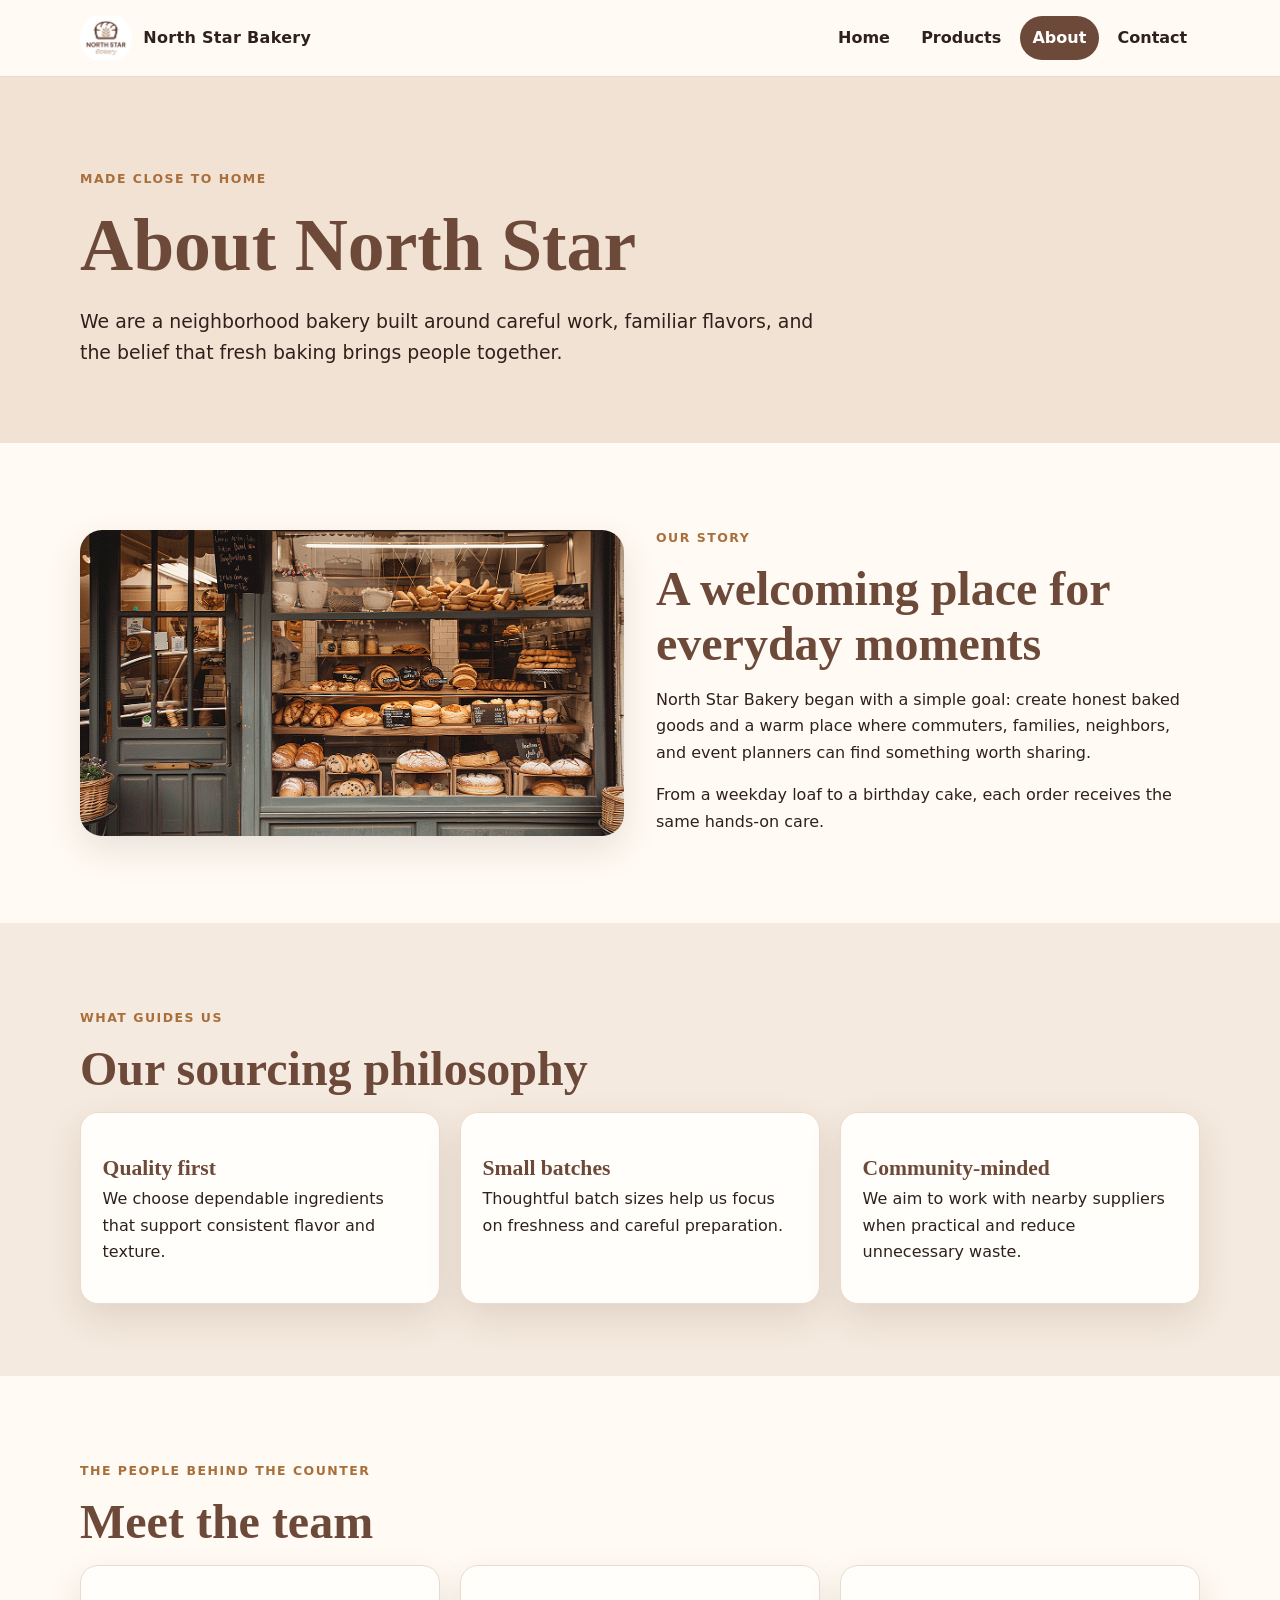
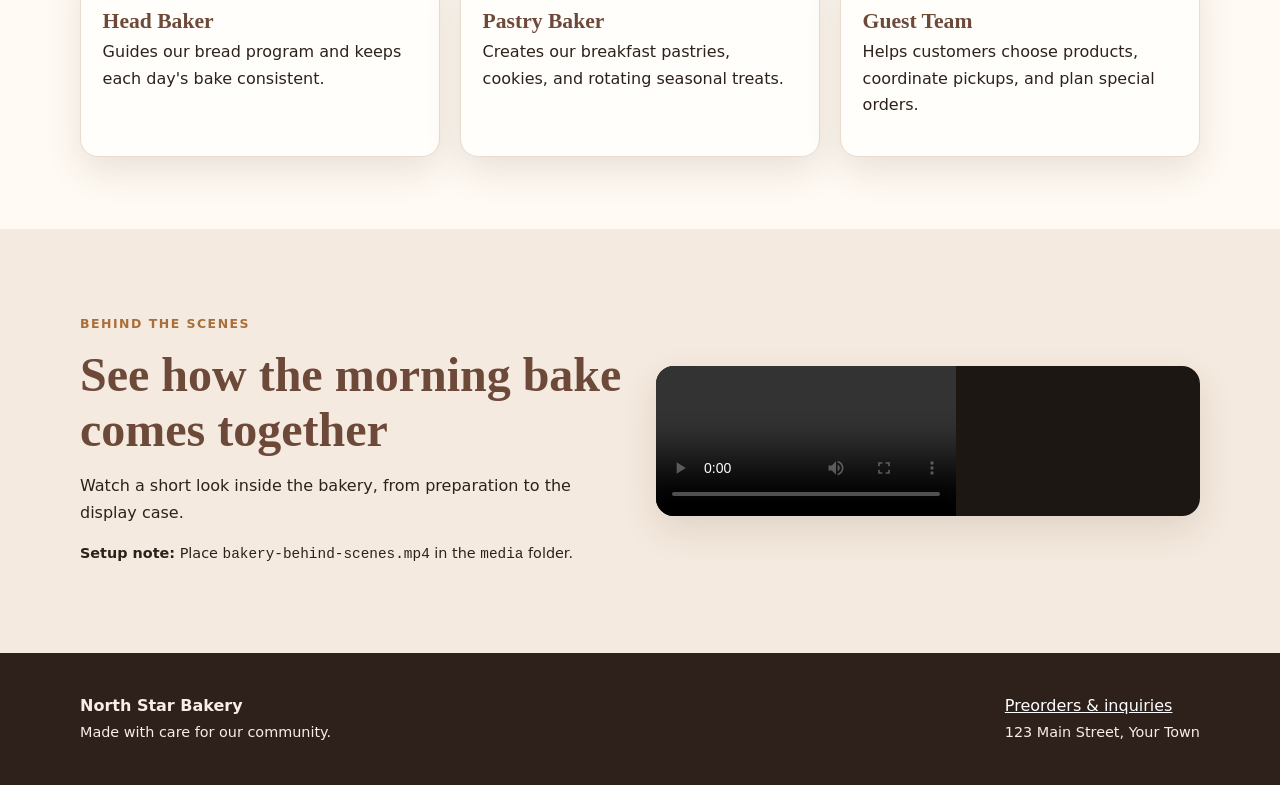
==== about.html @ eaf566d2 "Add files via upload" ====
<!doctype html>
<html lang="en"><head><meta charset="utf-8"><meta name="viewport" content="width=device-width, initial-scale=1"><meta name="description" content="Learn about North Star Bakery, our sourcing philosophy, team, and community-centered approach."><title>About | North Star Bakery</title><link rel="stylesheet" href="styles.css"></head><body>
<a class="skip-link" href="#main-content">Skip to main content</a>
<header class="site-header">
  <div class="nav-wrap">
    <a class="brand" href="index.html"><img src="images/bakery-logo.png" alt="North Star Bakery bread basket logo"><span>North Star Bakery</span></a>
    <nav aria-label="Main navigation"><ul>
      <li><a href="index.html" >Home</a></li>
      <li><a href="products.html" >Products</a></li>
      <li><a href="about.html" aria-current="page">About</a></li>
      <li><a href="contact.html" >Contact</a></li>
    </ul></nav>
  </div>
</header>
<main id="main-content"><section class="page-banner"><div class="container"><p class="eyebrow">Made close to home</p><h1>About North Star</h1><p class="lead">We are a neighborhood bakery built around careful work, familiar flavors, and the belief that fresh baking brings people together.</p></div></section>
<section class="section"><div class="container grid-2"><img class="feature-img" src="images/bakery-storefront.png" alt="Warmly lit North Star Bakery storefront with breads and cakes in the window"><div><p class="eyebrow">Our story</p><h2>A welcoming place for everyday moments</h2><p>North Star Bakery began with a simple goal: create honest baked goods and a warm place where commuters, families, neighbors, and event planners can find something worth sharing.</p><p>From a weekday loaf to a birthday cake, each order receives the same hands-on care.</p></div></div></section>
<section class="section alt"><div class="container"><p class="eyebrow">What guides us</p><h2>Our sourcing philosophy</h2><div class="grid-3"><article class="card"><h3>Quality first</h3><p>We choose dependable ingredients that support consistent flavor and texture.</p></article><article class="card"><h3>Small batches</h3><p>Thoughtful batch sizes help us focus on freshness and careful preparation.</p></article><article class="card"><h3>Community-minded</h3><p>We aim to work with nearby suppliers when practical and reduce unnecessary waste.</p></article></div></div></section>
<section class="section"><div class="container"><p class="eyebrow">The people behind the counter</p><h2>Meet the team</h2><div class="grid-3"><article class="card"><h3>Head Baker</h3><p>Guides our bread program and keeps each day's bake consistent.</p></article><article class="card"><h3>Pastry Baker</h3><p>Creates our breakfast pastries, cookies, and rotating seasonal treats.</p></article><article class="card"><h3>Guest Team</h3><p>Helps customers choose products, coordinate pickups, and plan special orders.</p></article></div></div></section>
<section class="section alt"><div class="container grid-2"><div><p class="eyebrow">Behind the scenes</p><h2>See how the morning bake comes together</h2><p>Watch a short look inside the bakery, from preparation to the display case.</p><p class="small"><strong>Setup note:</strong> Place <code>bakery-behind-scenes.mp4</code> in the <code>media</code> folder.</p></div><div class="media-frame"><video controls preload="metadata"><source src="media/bakery-behind-scenes.mp4" type="video/mp4">Your browser does not support HTML video. Please contact North Star Bakery for more information.</video></div></div></section></main>
<footer class="site-footer"><div class="container footer-grid"><div><strong>North Star Bakery</strong><br><span class="small">Made with care for our community.</span></div><div><a href="contact.html">Preorders & inquiries</a><br><span class="small">123 Main Street, Your Town</span></div></div></footer>
</body></html>
---- styles.css ----
:root {
  --cream: #fffaf3;
  --paper: #fffefb;
  --tan: #c49b7c;
  --caramel: #a96f3b;
  --brown: #6d4939;
  --dark: #2e211b;
  --sage: #64705a;
  --line: #eadbcf;
  --shadow: 0 14px 36px rgba(75, 49, 35, .12);
}
* { box-sizing: border-box; }
html { scroll-behavior: smooth; }
body { margin: 0; color: var(--dark); background: var(--cream); font: 1rem/1.65 system-ui, -apple-system, BlinkMacSystemFont, "Segoe UI", sans-serif; }
img, video { display: block; max-width: 100%; }
a { color: inherit; }
.skip-link { position: absolute; left: -999px; top: 0; background: var(--dark); color: white; padding: .75rem 1rem; z-index: 99; }
.skip-link:focus { left: .75rem; top: .75rem; }
.site-header { position: sticky; top: 0; z-index: 20; background: rgba(255,250,243,.96); border-bottom: 1px solid var(--line); backdrop-filter: blur(9px); }
.nav-wrap { width: min(1120px, 92%); margin: auto; display: flex; align-items: center; justify-content: space-between; gap: 1rem; min-height: 76px; }
.brand { display: flex; align-items: center; gap: .7rem; font-weight: 800; text-decoration: none; letter-spacing: .02em; }
.brand img { width: 52px; height: 52px; object-fit: contain; border-radius: 50%; }
nav ul { display: flex; flex-wrap: wrap; gap: .35rem; list-style: none; margin: 0; padding: 0; }
nav a { display: block; padding: .55rem .8rem; border-radius: 999px; text-decoration: none; font-weight: 700; }
nav a:hover, nav a:focus-visible, nav a[aria-current="page"] { background: var(--brown); color: white; }
main { min-height: 65vh; }
.container { width: min(1120px, 92%); margin-inline: auto; }
.section { padding: 4.5rem 0; }
.section.alt { background: #f5eadf; }
.eyebrow { color: var(--caramel); font-weight: 900; letter-spacing: .12em; text-transform: uppercase; font-size: .78rem; }
h1, h2, h3 { font-family: Georgia, "Times New Roman", serif; line-height: 1.15; color: var(--brown); }
h1 { font-size: clamp(2.4rem, 7vw, 5.4rem); margin: .35rem 0 1.1rem; }
h2 { font-size: clamp(1.9rem, 4vw, 3rem); margin: 0 0 1rem; }
h3 { font-size: 1.35rem; }
.lead { font-size: 1.18rem; max-width: 63ch; }
.hero { background: linear-gradient(90deg, rgba(34,23,17,.86), rgba(34,23,17,.35)), url('images/bakery-storefront.png') center/cover; color: white; min-height: 72vh; display: grid; place-items: center; }
.hero h1, .hero .eyebrow { color: white; }
.hero-content { width: min(1120px, 92%); padding: 5rem 0; }
.hero-content p { max-width: 56ch; font-size: 1.2rem; }
.actions { display: flex; flex-wrap: wrap; gap: .8rem; margin-top: 1.5rem; }
.btn { display: inline-block; border: 2px solid var(--brown); border-radius: 999px; padding: .75rem 1.1rem; background: var(--brown); color: white; font-weight: 800; text-decoration: none; cursor: pointer; }
.btn:hover, .btn:focus-visible { background: var(--dark); border-color: var(--dark); }
.btn-light { background: white; border-color: white; color: var(--brown); }
.btn-outline { background: transparent; color: white; border-color: white; }
.grid-2 { display: grid; grid-template-columns: repeat(2, minmax(0,1fr)); gap: 2rem; align-items: center; }
.grid-3 { display: grid; grid-template-columns: repeat(3, minmax(0,1fr)); gap: 1.25rem; }
.card { background: var(--paper); border: 1px solid var(--line); border-radius: 18px; padding: 1.35rem; box-shadow: var(--shadow); }
.card img { border-radius: 12px; aspect-ratio: 4/3; object-fit: cover; }
.card h3 { margin-bottom: .35rem; }
.card p { margin-top: .25rem; }
.price { font-weight: 900; color: var(--caramel); }
.feature-img { width: 100%; border-radius: 22px; box-shadow: var(--shadow); aspect-ratio: 16/9; object-fit: cover; }
figure { margin: 0; }
figure img { border-radius: 20px 20px 0 0; width: 100%; }
figcaption { padding: 1rem 1.2rem; background: var(--brown); color: white; border-radius: 0 0 20px 20px; }
.notice { border-left: 5px solid var(--caramel); background: white; padding: 1rem 1.2rem; border-radius: 0 12px 12px 0; }
.hours { list-style: none; padding: 0; }
.hours li { display: flex; justify-content: space-between; gap: 1rem; padding: .45rem 0; border-bottom: 1px solid var(--line); }
.page-banner { padding: 5rem 0 3.5rem; background: #f1e2d3; }
.page-banner h1 { font-size: clamp(2.3rem,6vw,4.6rem); }
.media-frame { border-radius: 18px; overflow: hidden; box-shadow: var(--shadow); background: #1d1714; }
form { display: grid; gap: 1rem; }
.form-row { display: grid; grid-template-columns: 1fr 1fr; gap: 1rem; }
label { display: block; font-weight: 800; margin-bottom: .35rem; }
input, select, textarea { width: 100%; border: 1px solid #bba99c; border-radius: 10px; padding: .78rem; font: inherit; background: white; }
input:focus, select:focus, textarea:focus { outline: 3px solid rgba(169,111,59,.25); border-color: var(--caramel); }
.required { color: #9d2318; }
.site-footer { background: var(--dark); color: #f8eee6; padding: 2.5rem 0; }
.footer-grid { display: flex; justify-content: space-between; gap: 2rem; flex-wrap: wrap; }
.site-footer a { color: white; }
.small { font-size: .9rem; }
@media (max-width: 760px) {
  .nav-wrap { align-items: flex-start; padding: .8rem 0; flex-direction: column; }
  nav ul { padding-bottom: .4rem; }
  nav a { padding: .4rem .62rem; font-size: .92rem; }
  .grid-2, .grid-3, .form-row { grid-template-columns: 1fr; }
  .hero { min-height: 64vh; }
  .section { padding: 3.3rem 0; }
}
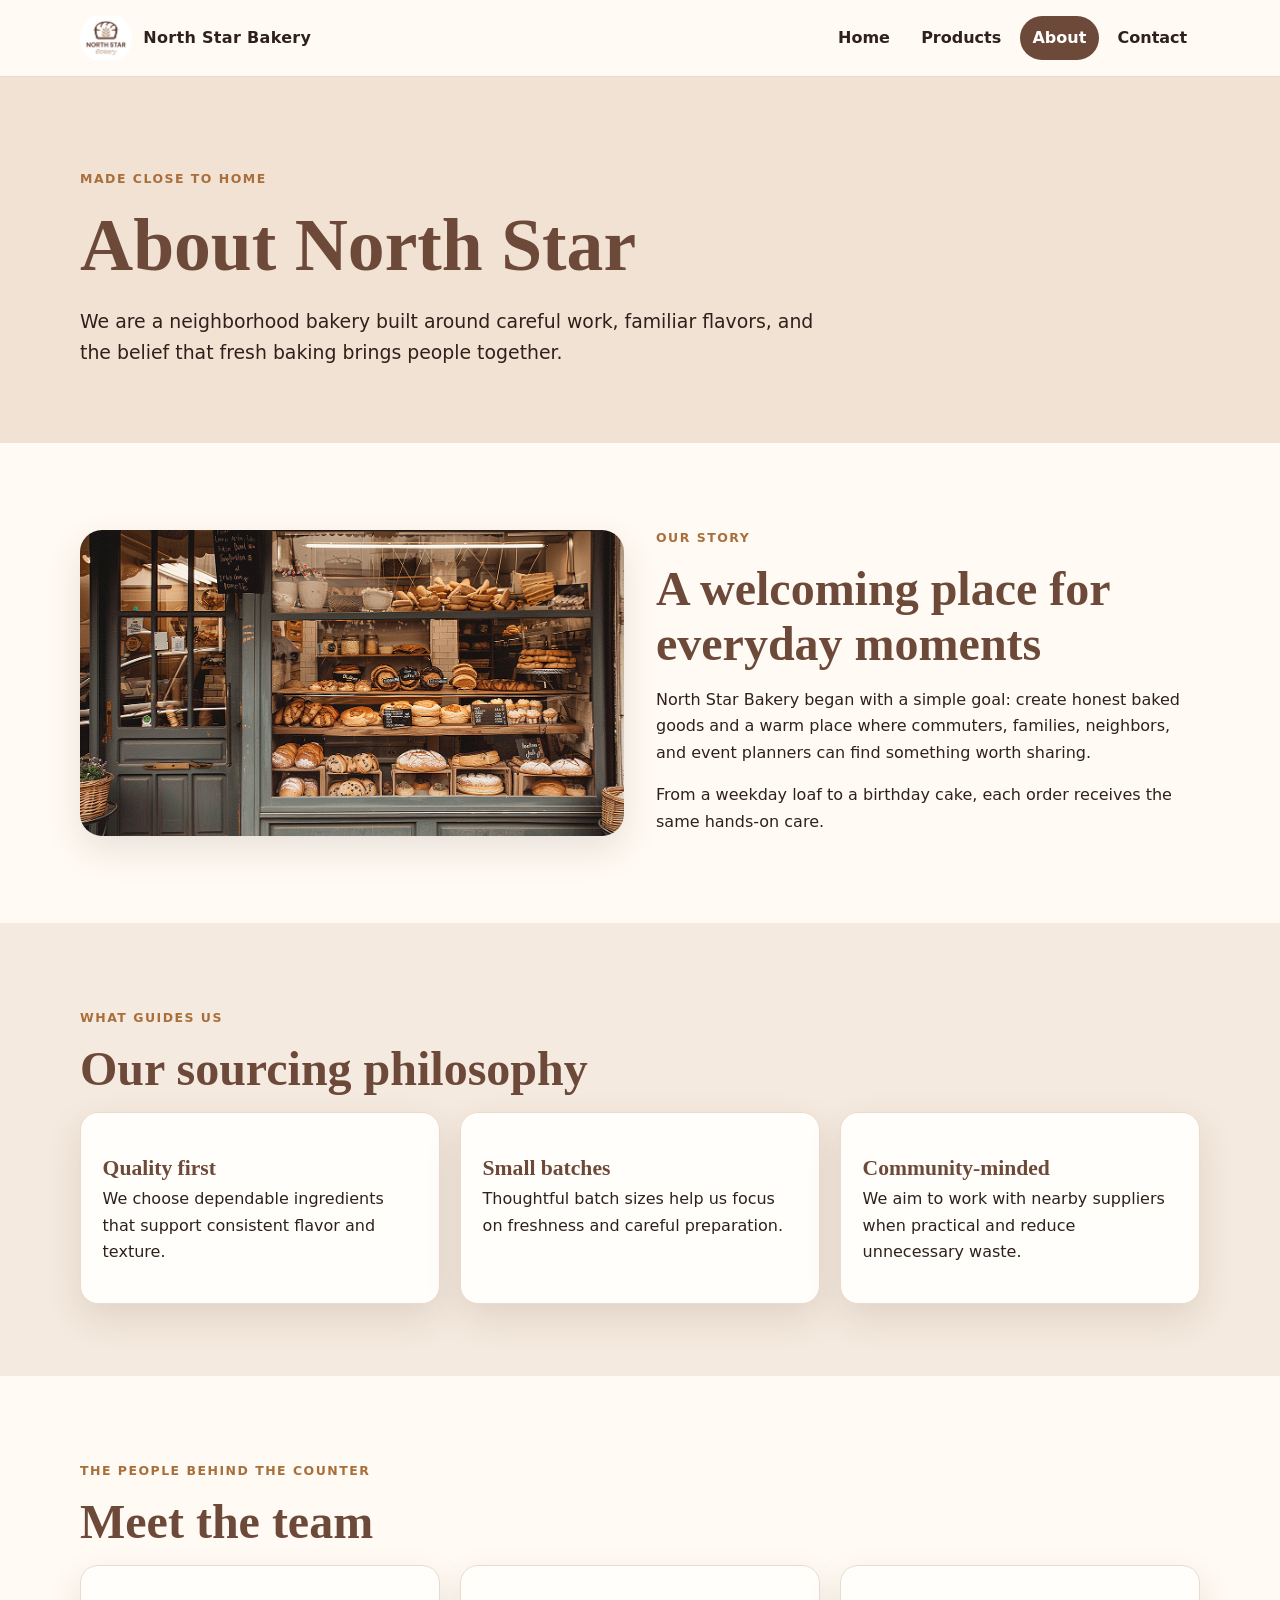
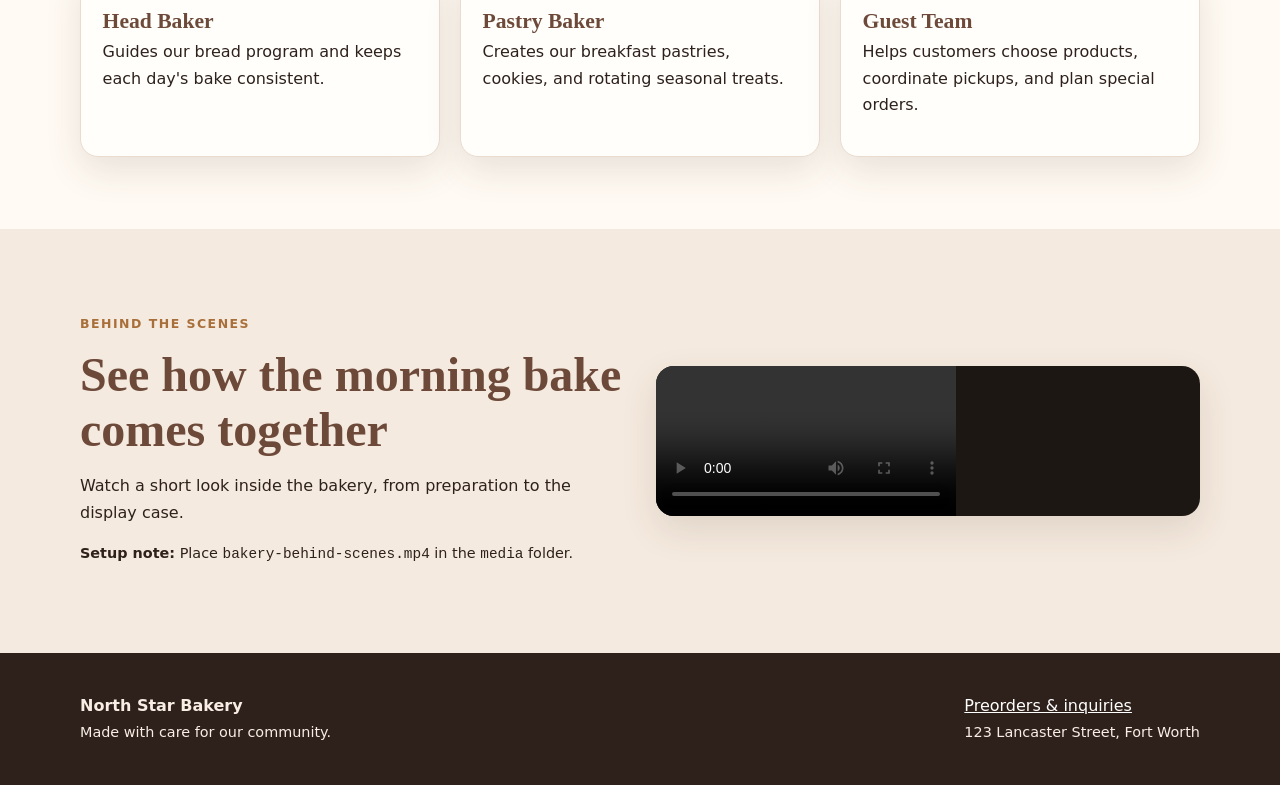
==== commit bc03d3b1: "Update about.html" ====
--- a/about.html
+++ b/about.html
@@ -17,5 +17,5 @@
 <section class="section alt"><div class="container"><p class="eyebrow">What guides us</p><h2>Our sourcing philosophy</h2><div class="grid-3"><article class="card"><h3>Quality first</h3><p>We choose dependable ingredients that support consistent flavor and texture.</p></article><article class="card"><h3>Small batches</h3><p>Thoughtful batch sizes help us focus on freshness and careful preparation.</p></article><article class="card"><h3>Community-minded</h3><p>We aim to work with nearby suppliers when practical and reduce unnecessary waste.</p></article></div></div></section>
 <section class="section"><div class="container"><p class="eyebrow">The people behind the counter</p><h2>Meet the team</h2><div class="grid-3"><article class="card"><h3>Head Baker</h3><p>Guides our bread program and keeps each day's bake consistent.</p></article><article class="card"><h3>Pastry Baker</h3><p>Creates our breakfast pastries, cookies, and rotating seasonal treats.</p></article><article class="card"><h3>Guest Team</h3><p>Helps customers choose products, coordinate pickups, and plan special orders.</p></article></div></div></section>
 <section class="section alt"><div class="container grid-2"><div><p class="eyebrow">Behind the scenes</p><h2>See how the morning bake comes together</h2><p>Watch a short look inside the bakery, from preparation to the display case.</p><p class="small"><strong>Setup note:</strong> Place <code>bakery-behind-scenes.mp4</code> in the <code>media</code> folder.</p></div><div class="media-frame"><video controls preload="metadata"><source src="media/bakery-behind-scenes.mp4" type="video/mp4">Your browser does not support HTML video. Please contact North Star Bakery for more information.</video></div></div></section></main>
-<footer class="site-footer"><div class="container footer-grid"><div><strong>North Star Bakery</strong><br><span class="small">Made with care for our community.</span></div><div><a href="contact.html">Preorders & inquiries</a><br><span class="small">123 Main Street, Your Town</span></div></div></footer>
-</body></html>+<footer class="site-footer"><div class="container footer-grid"><div><strong>North Star Bakery</strong><br><span class="small">Made with care for our community.</span></div><div><a href="contact.html">Preorders & inquiries</a><br><span class="small">123 Lancaster Street, Fort Worth</span></div></div></footer>
+</body></html>
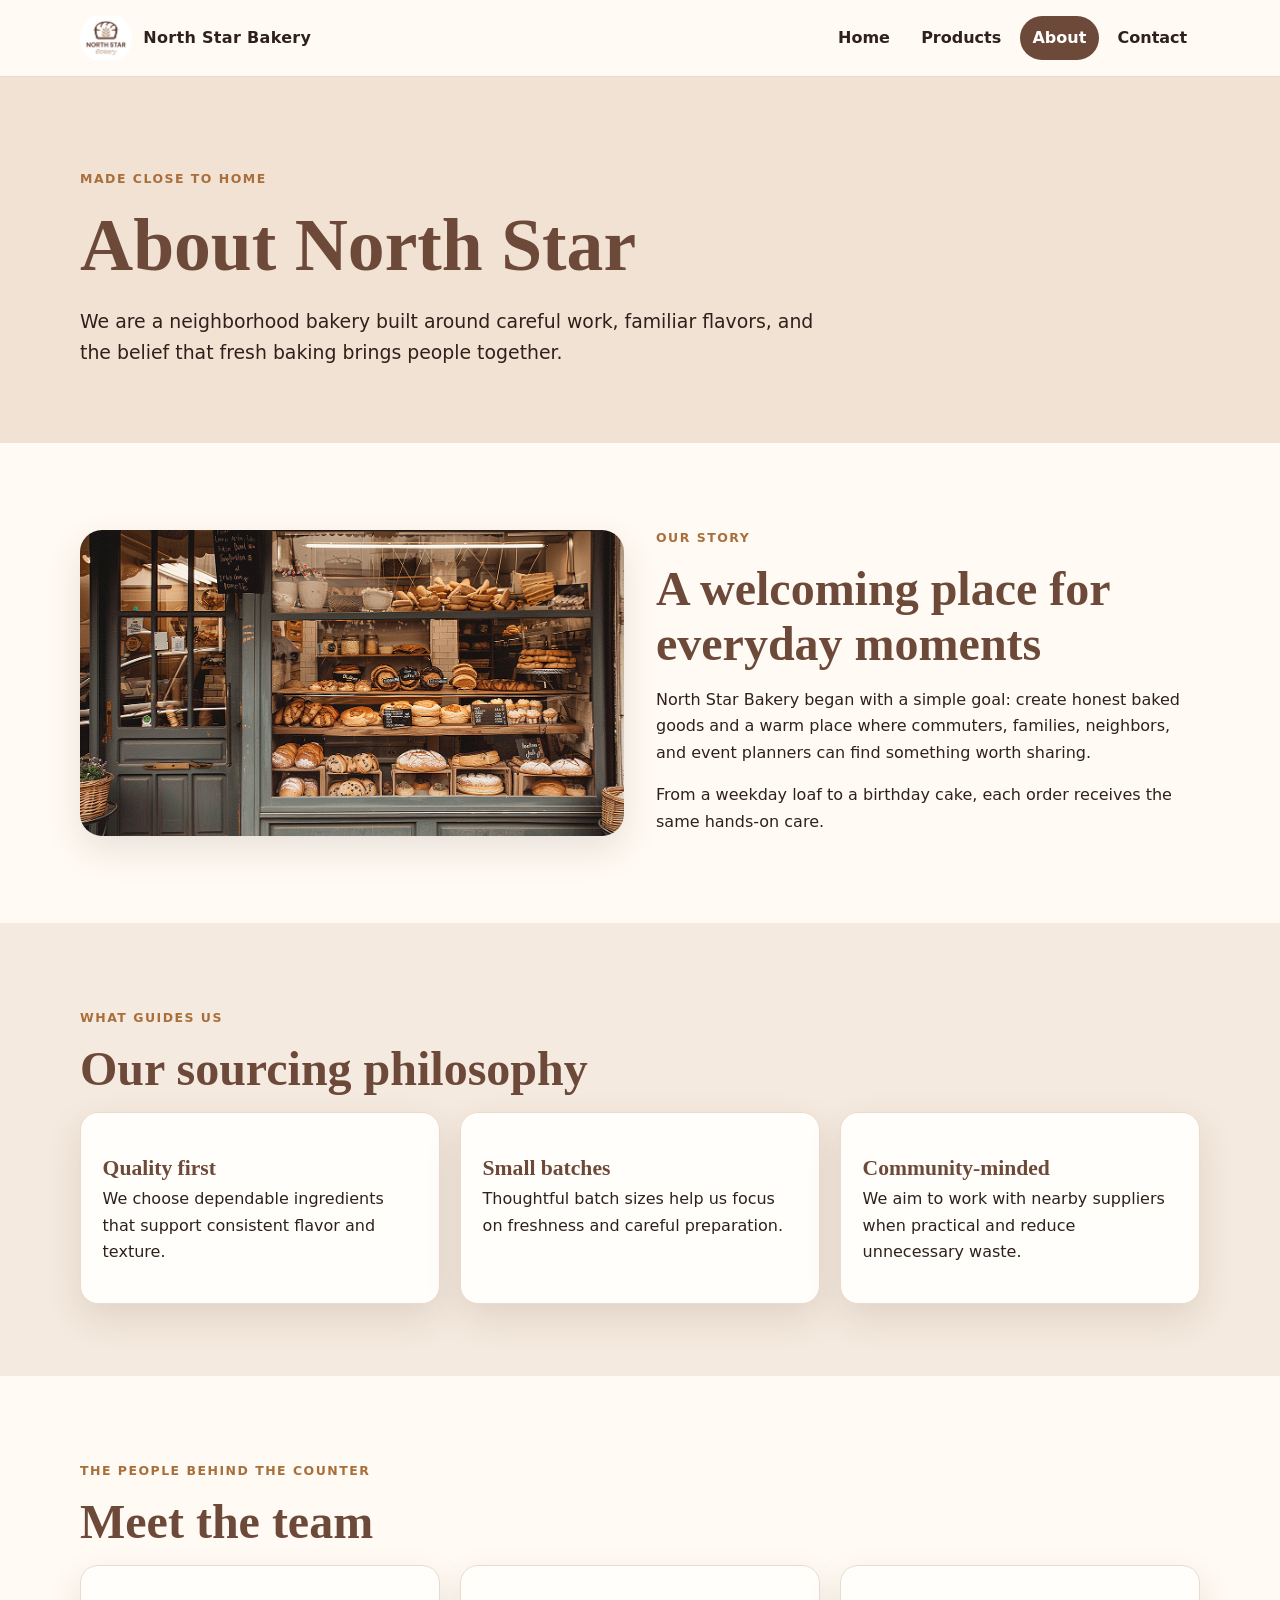
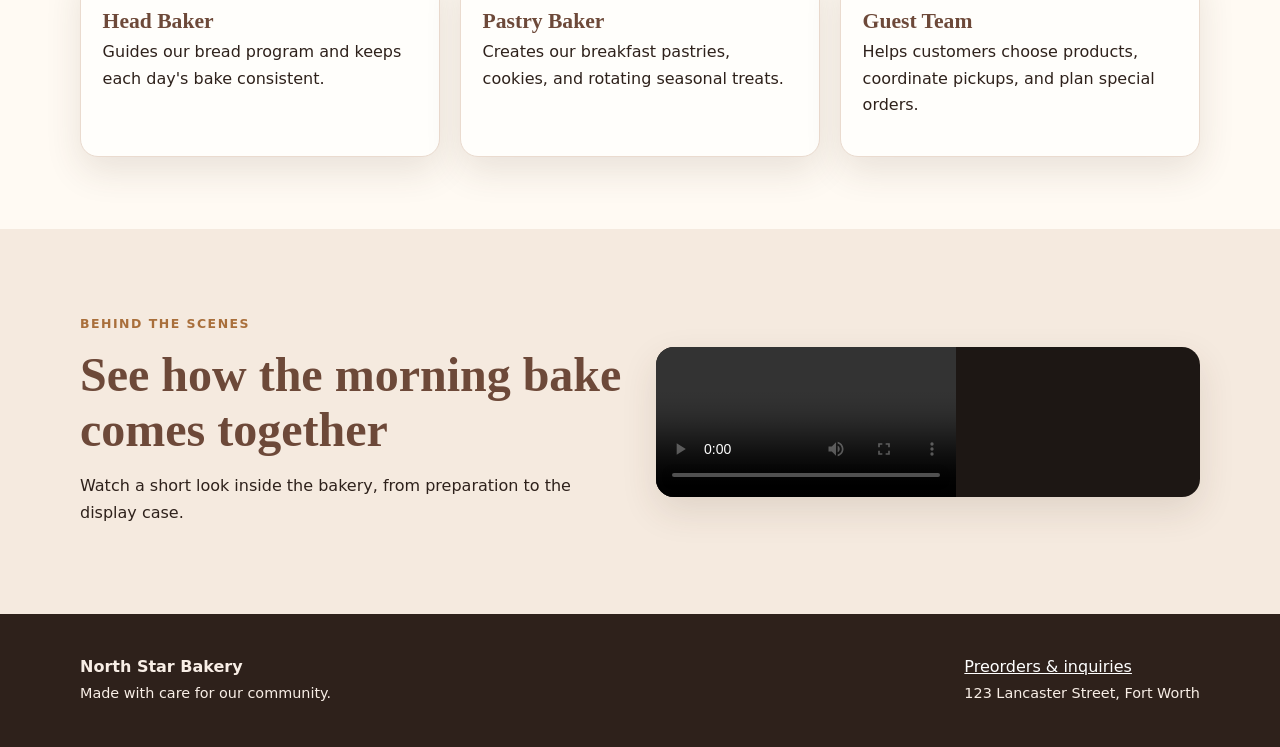
==== commit d740b9d0: "Update about.html" ====
--- a/about.html
+++ b/about.html
@@ -16,6 +16,6 @@
 <section class="section"><div class="container grid-2"><img class="feature-img" src="images/bakery-storefront.png" alt="Warmly lit North Star Bakery storefront with breads and cakes in the window"><div><p class="eyebrow">Our story</p><h2>A welcoming place for everyday moments</h2><p>North Star Bakery began with a simple goal: create honest baked goods and a warm place where commuters, families, neighbors, and event planners can find something worth sharing.</p><p>From a weekday loaf to a birthday cake, each order receives the same hands-on care.</p></div></div></section>
 <section class="section alt"><div class="container"><p class="eyebrow">What guides us</p><h2>Our sourcing philosophy</h2><div class="grid-3"><article class="card"><h3>Quality first</h3><p>We choose dependable ingredients that support consistent flavor and texture.</p></article><article class="card"><h3>Small batches</h3><p>Thoughtful batch sizes help us focus on freshness and careful preparation.</p></article><article class="card"><h3>Community-minded</h3><p>We aim to work with nearby suppliers when practical and reduce unnecessary waste.</p></article></div></div></section>
 <section class="section"><div class="container"><p class="eyebrow">The people behind the counter</p><h2>Meet the team</h2><div class="grid-3"><article class="card"><h3>Head Baker</h3><p>Guides our bread program and keeps each day's bake consistent.</p></article><article class="card"><h3>Pastry Baker</h3><p>Creates our breakfast pastries, cookies, and rotating seasonal treats.</p></article><article class="card"><h3>Guest Team</h3><p>Helps customers choose products, coordinate pickups, and plan special orders.</p></article></div></div></section>
-<section class="section alt"><div class="container grid-2"><div><p class="eyebrow">Behind the scenes</p><h2>See how the morning bake comes together</h2><p>Watch a short look inside the bakery, from preparation to the display case.</p><p class="small"><strong>Setup note:</strong> Place <code>bakery-behind-scenes.mp4</code> in the <code>media</code> folder.</p></div><div class="media-frame"><video controls preload="metadata"><source src="media/bakery-behind-scenes.mp4" type="video/mp4">Your browser does not support HTML video. Please contact North Star Bakery for more information.</video></div></div></section></main>
+<section class="section alt"><div class="container grid-2"><div><p class="eyebrow">Behind the scenes</p><h2>See how the morning bake comes together</h2><p>Watch a short look inside the bakery, from preparation to the display case.</p></div><div class="media-frame"><video controls preload="metadata"><source src="images/bakery-behind-scenes.mp4" type="video/mp4">Your browser does not support HTML video. Please contact North Star Bakery for more information.</video></div></div></section></main>
 <footer class="site-footer"><div class="container footer-grid"><div><strong>North Star Bakery</strong><br><span class="small">Made with care for our community.</span></div><div><a href="contact.html">Preorders & inquiries</a><br><span class="small">123 Lancaster Street, Fort Worth</span></div></div></footer>
 </body></html>
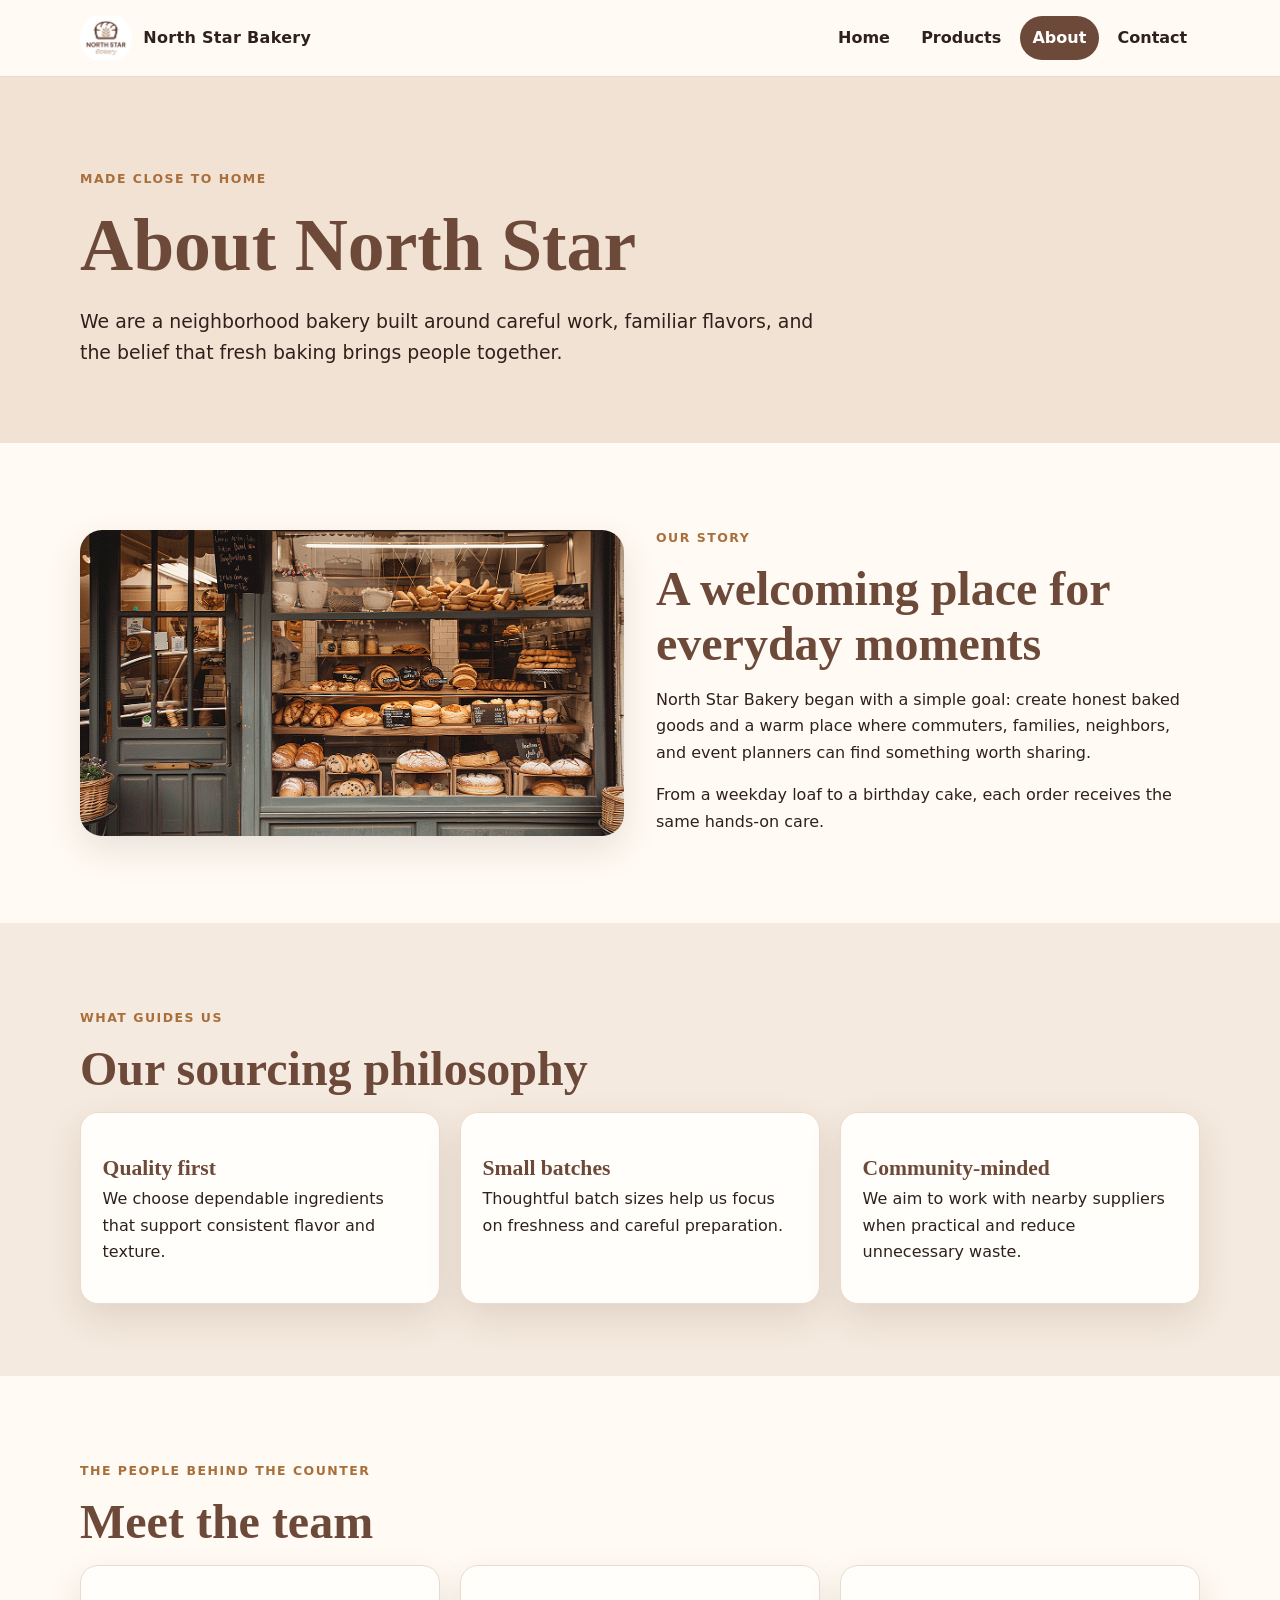
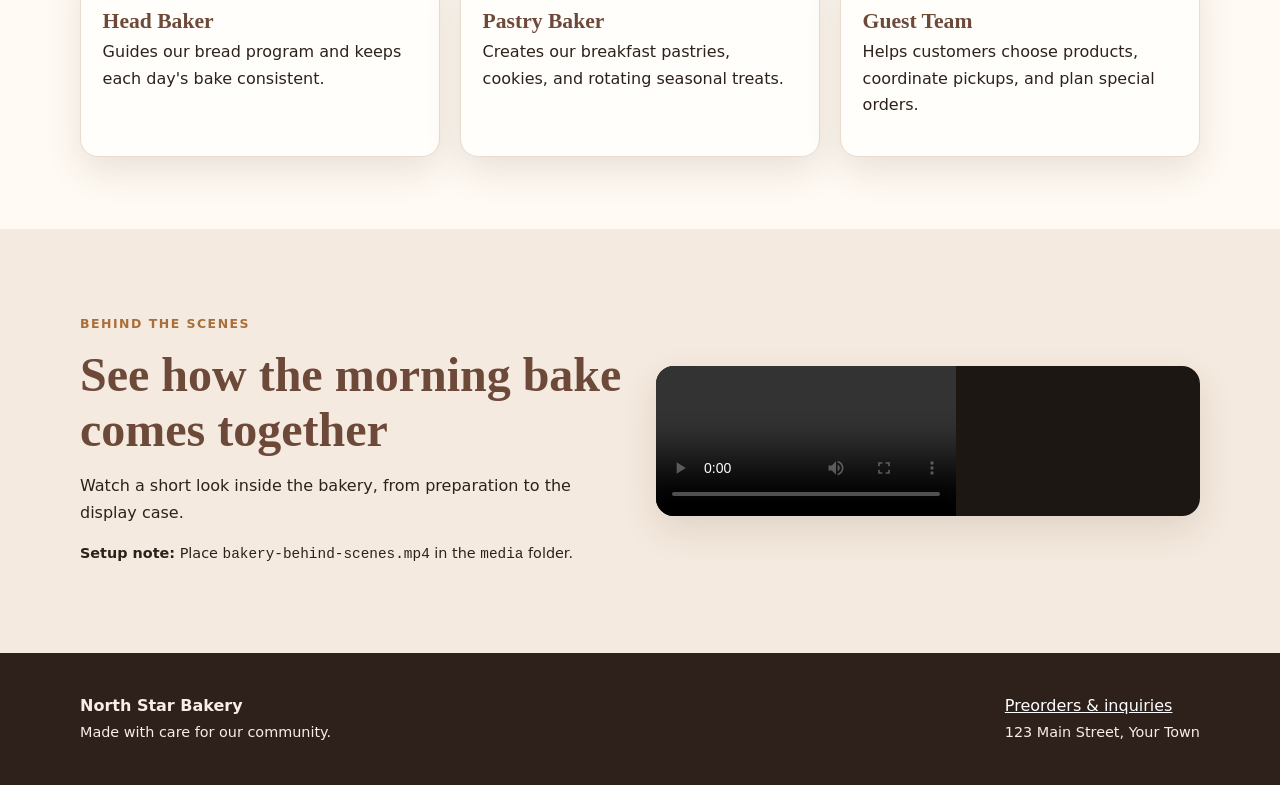
==== commit 92d77b6c: "Add files via upload" ====
--- a/about.html
+++ b/about.html
@@ -16,6 +16,6 @@
 <section class="section"><div class="container grid-2"><img class="feature-img" src="images/bakery-storefront.png" alt="Warmly lit North Star Bakery storefront with breads and cakes in the window"><div><p class="eyebrow">Our story</p><h2>A welcoming place for everyday moments</h2><p>North Star Bakery began with a simple goal: create honest baked goods and a warm place where commuters, families, neighbors, and event planners can find something worth sharing.</p><p>From a weekday loaf to a birthday cake, each order receives the same hands-on care.</p></div></div></section>
 <section class="section alt"><div class="container"><p class="eyebrow">What guides us</p><h2>Our sourcing philosophy</h2><div class="grid-3"><article class="card"><h3>Quality first</h3><p>We choose dependable ingredients that support consistent flavor and texture.</p></article><article class="card"><h3>Small batches</h3><p>Thoughtful batch sizes help us focus on freshness and careful preparation.</p></article><article class="card"><h3>Community-minded</h3><p>We aim to work with nearby suppliers when practical and reduce unnecessary waste.</p></article></div></div></section>
 <section class="section"><div class="container"><p class="eyebrow">The people behind the counter</p><h2>Meet the team</h2><div class="grid-3"><article class="card"><h3>Head Baker</h3><p>Guides our bread program and keeps each day's bake consistent.</p></article><article class="card"><h3>Pastry Baker</h3><p>Creates our breakfast pastries, cookies, and rotating seasonal treats.</p></article><article class="card"><h3>Guest Team</h3><p>Helps customers choose products, coordinate pickups, and plan special orders.</p></article></div></div></section>
-<section class="section alt"><div class="container grid-2"><div><p class="eyebrow">Behind the scenes</p><h2>See how the morning bake comes together</h2><p>Watch a short look inside the bakery, from preparation to the display case.</p></div><div class="media-frame"><video controls preload="metadata"><source src="images/bakery-behind-scenes.mp4" type="video/mp4">Your browser does not support HTML video. Please contact North Star Bakery for more information.</video></div></div></section></main>
-<footer class="site-footer"><div class="container footer-grid"><div><strong>North Star Bakery</strong><br><span class="small">Made with care for our community.</span></div><div><a href="contact.html">Preorders & inquiries</a><br><span class="small">123 Lancaster Street, Fort Worth</span></div></div></footer>
-</body></html>
+<section class="section alt"><div class="container grid-2"><div><p class="eyebrow">Behind the scenes</p><h2>See how the morning bake comes together</h2><p>Watch a short look inside the bakery, from preparation to the display case.</p><p class="small"><strong>Setup note:</strong> Place <code>bakery-behind-scenes.mp4</code> in the <code>media</code> folder.</p></div><div class="media-frame"><video controls preload="metadata"><source src="media/bakery-behind-scenes.mp4" type="video/mp4">Your browser does not support HTML video. Please contact North Star Bakery for more information.</video></div></div></section></main>
+<footer class="site-footer"><div class="container footer-grid"><div><strong>North Star Bakery</strong><br><span class="small">Made with care for our community.</span></div><div><a href="contact.html">Preorders & inquiries</a><br><span class="small">123 Main Street, Your Town</span></div></div></footer>
+</body></html>
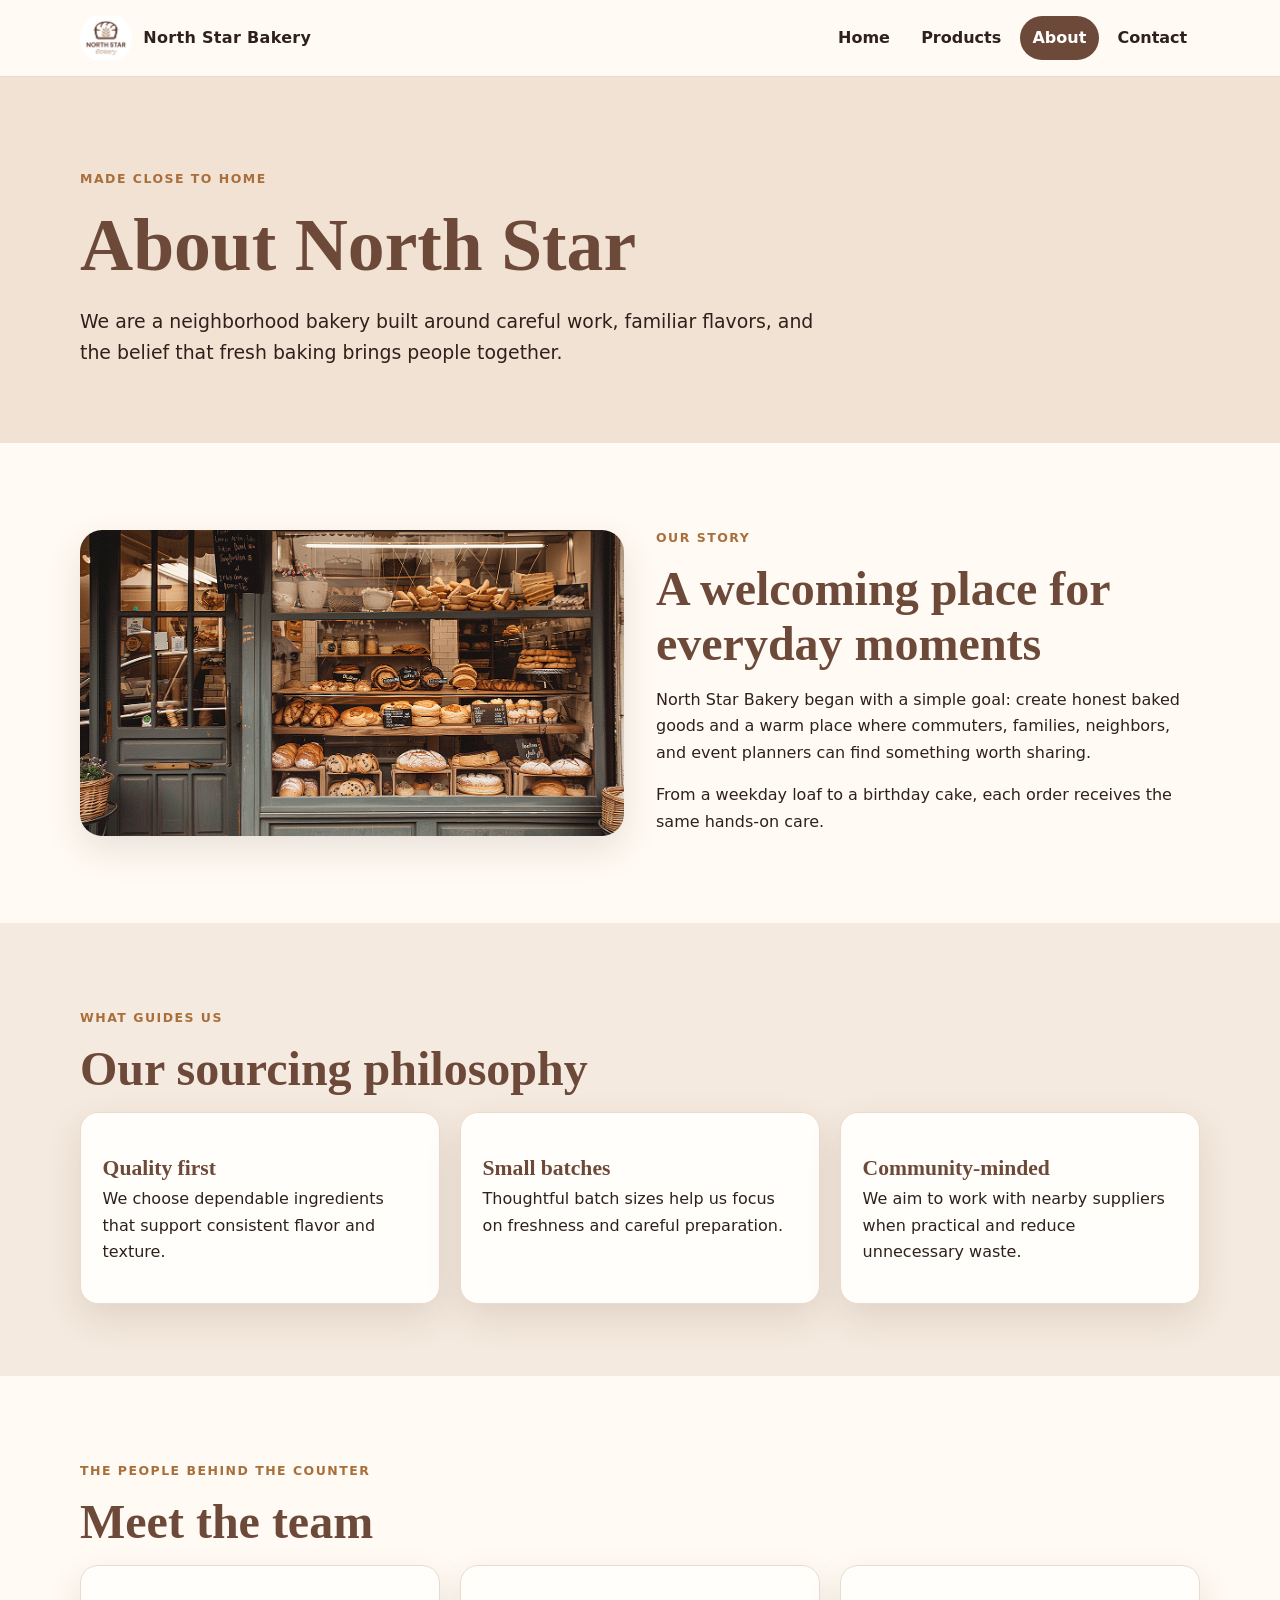
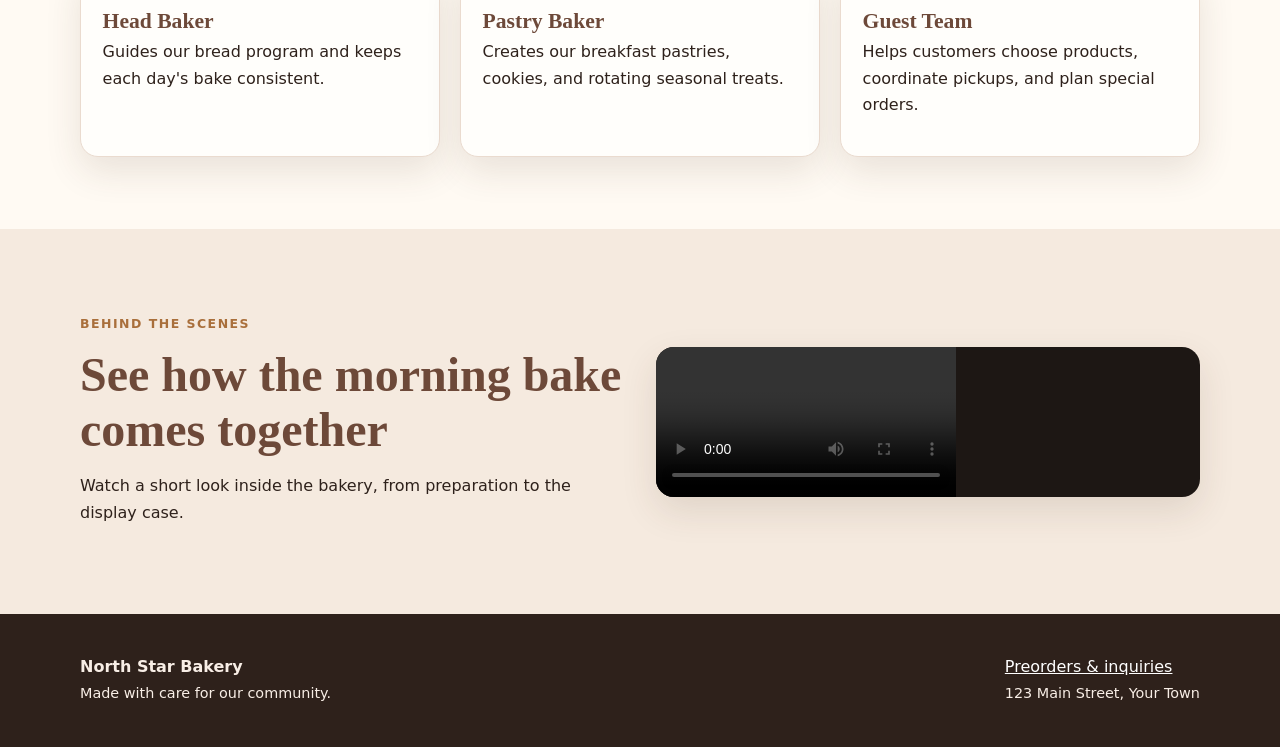
==== commit 9bbe96ba: "Update about.html" ====
--- a/about.html
+++ b/about.html
@@ -16,6 +16,6 @@
 <section class="section"><div class="container grid-2"><img class="feature-img" src="images/bakery-storefront.png" alt="Warmly lit North Star Bakery storefront with breads and cakes in the window"><div><p class="eyebrow">Our story</p><h2>A welcoming place for everyday moments</h2><p>North Star Bakery began with a simple goal: create honest baked goods and a warm place where commuters, families, neighbors, and event planners can find something worth sharing.</p><p>From a weekday loaf to a birthday cake, each order receives the same hands-on care.</p></div></div></section>
 <section class="section alt"><div class="container"><p class="eyebrow">What guides us</p><h2>Our sourcing philosophy</h2><div class="grid-3"><article class="card"><h3>Quality first</h3><p>We choose dependable ingredients that support consistent flavor and texture.</p></article><article class="card"><h3>Small batches</h3><p>Thoughtful batch sizes help us focus on freshness and careful preparation.</p></article><article class="card"><h3>Community-minded</h3><p>We aim to work with nearby suppliers when practical and reduce unnecessary waste.</p></article></div></div></section>
 <section class="section"><div class="container"><p class="eyebrow">The people behind the counter</p><h2>Meet the team</h2><div class="grid-3"><article class="card"><h3>Head Baker</h3><p>Guides our bread program and keeps each day's bake consistent.</p></article><article class="card"><h3>Pastry Baker</h3><p>Creates our breakfast pastries, cookies, and rotating seasonal treats.</p></article><article class="card"><h3>Guest Team</h3><p>Helps customers choose products, coordinate pickups, and plan special orders.</p></article></div></div></section>
-<section class="section alt"><div class="container grid-2"><div><p class="eyebrow">Behind the scenes</p><h2>See how the morning bake comes together</h2><p>Watch a short look inside the bakery, from preparation to the display case.</p><p class="small"><strong>Setup note:</strong> Place <code>bakery-behind-scenes.mp4</code> in the <code>media</code> folder.</p></div><div class="media-frame"><video controls preload="metadata"><source src="media/bakery-behind-scenes.mp4" type="video/mp4">Your browser does not support HTML video. Please contact North Star Bakery for more information.</video></div></div></section></main>
+<section class="section alt"><div class="container grid-2"><div><p class="eyebrow">Behind the scenes</p><h2>See how the morning bake comes together</h2><p>Watch a short look inside the bakery, from preparation to the display case.</p></p></div><div class="media-frame"><video controls preload="metadata"><source src="images/bakery-behind-scenes.mp4" type="video/mp4">Your browser does not support HTML video. Please contact North Star Bakery for more information.</video></div></div></section></main>
 <footer class="site-footer"><div class="container footer-grid"><div><strong>North Star Bakery</strong><br><span class="small">Made with care for our community.</span></div><div><a href="contact.html">Preorders & inquiries</a><br><span class="small">123 Main Street, Your Town</span></div></div></footer>
-</body></html>+</body></html>
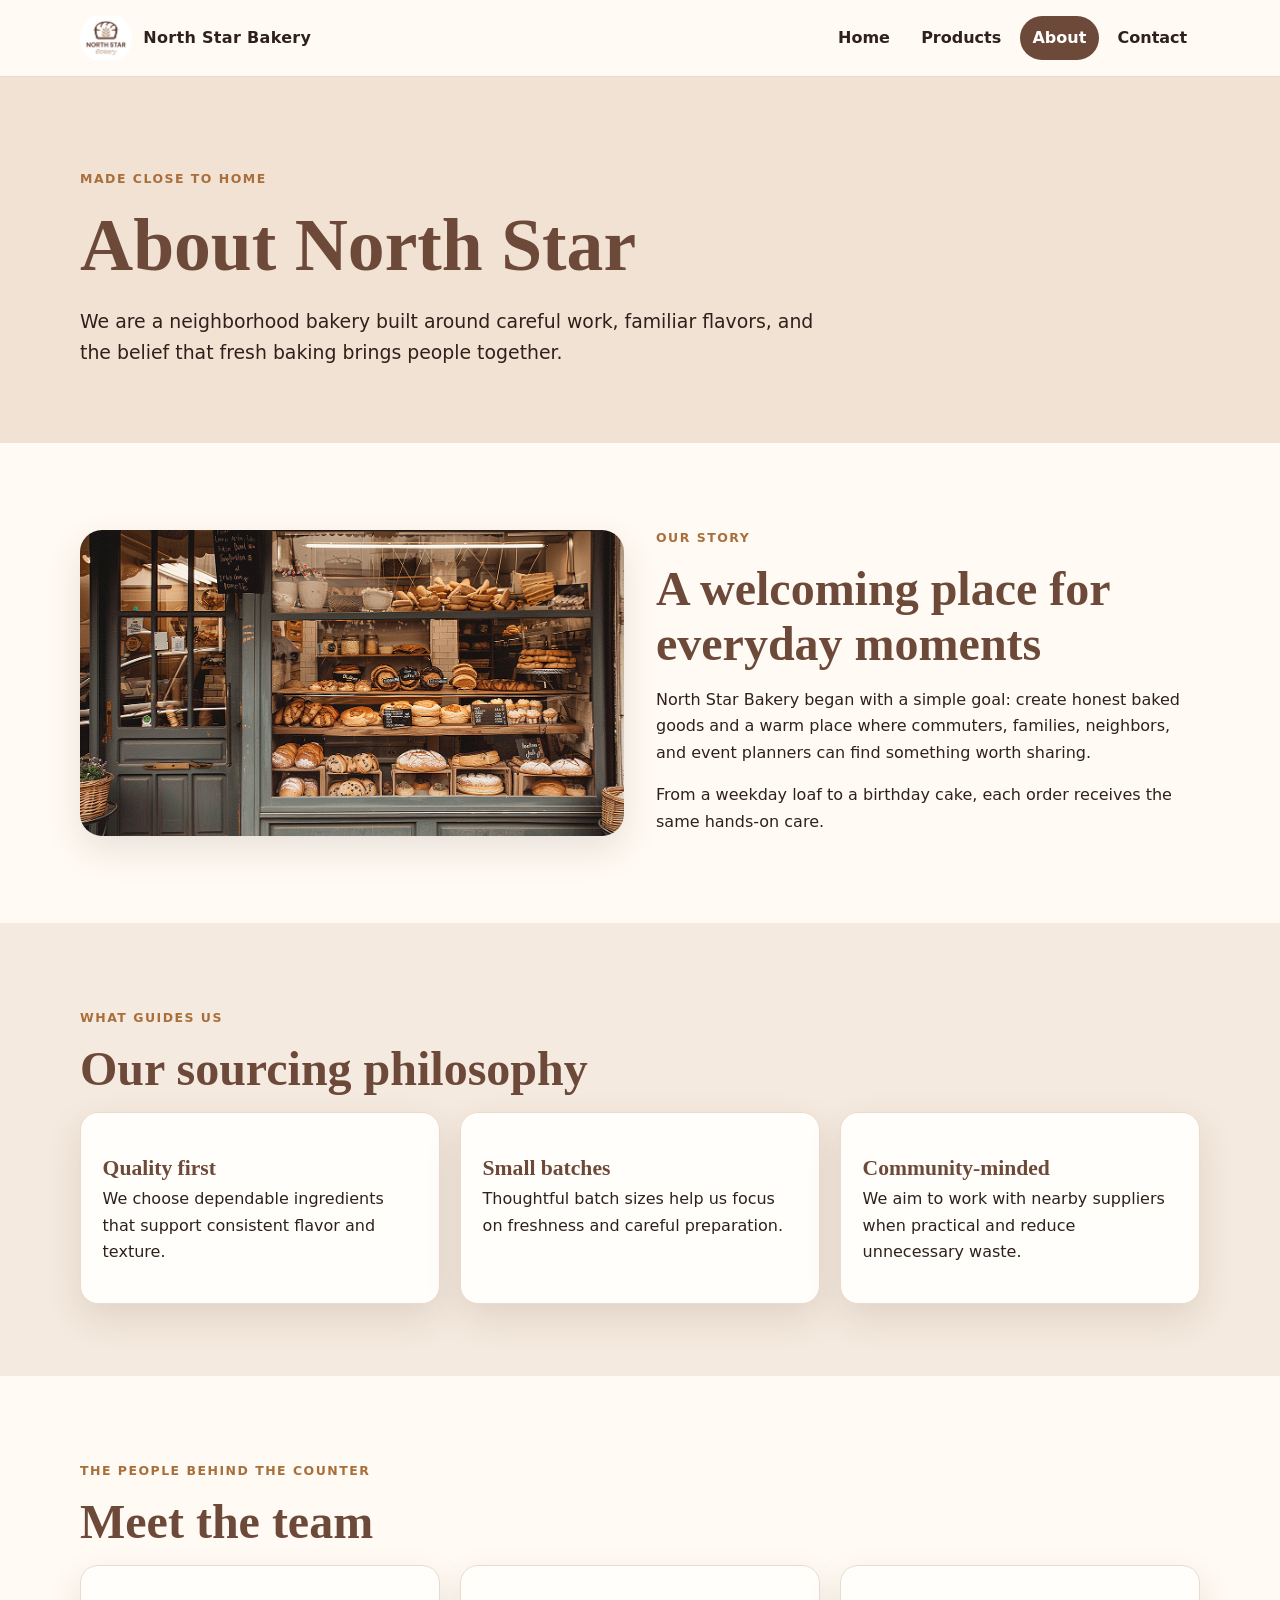
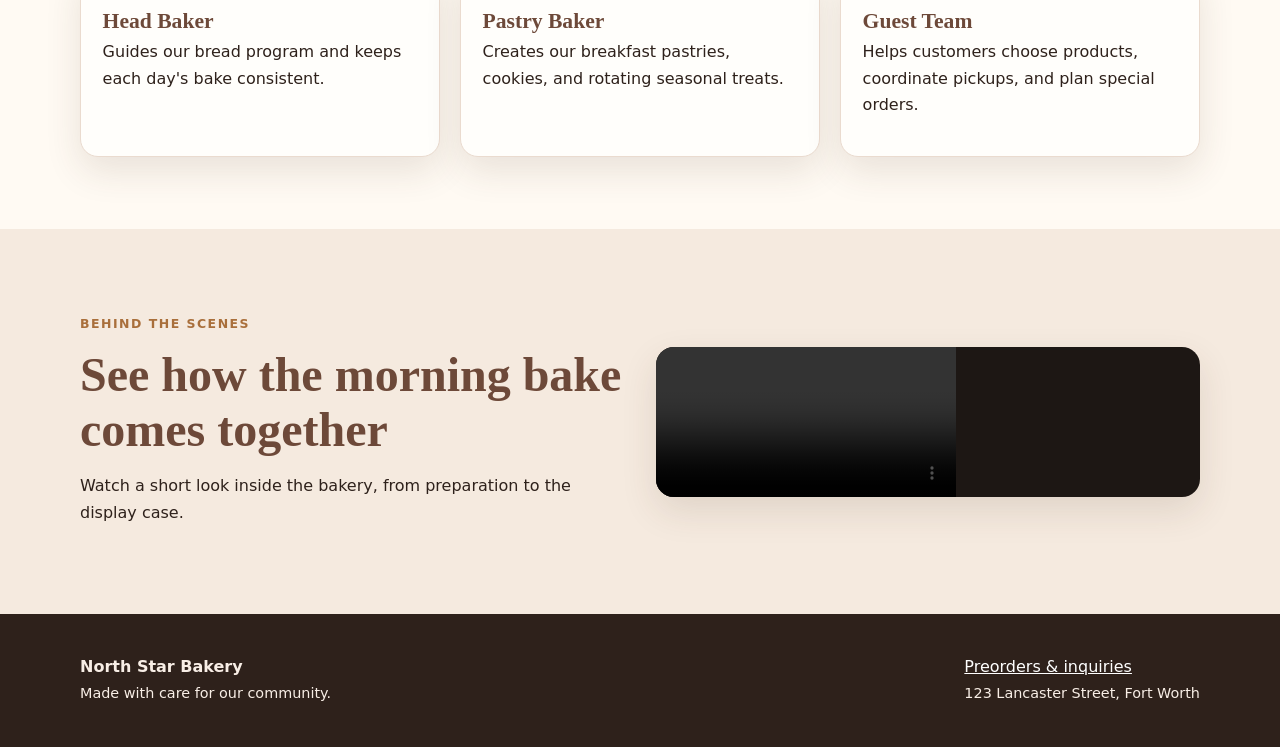
==== commit 3022b708: "Update about.html" ====
--- a/about.html
+++ b/about.html
@@ -17,5 +17,5 @@
 <section class="section alt"><div class="container"><p class="eyebrow">What guides us</p><h2>Our sourcing philosophy</h2><div class="grid-3"><article class="card"><h3>Quality first</h3><p>We choose dependable ingredients that support consistent flavor and texture.</p></article><article class="card"><h3>Small batches</h3><p>Thoughtful batch sizes help us focus on freshness and careful preparation.</p></article><article class="card"><h3>Community-minded</h3><p>We aim to work with nearby suppliers when practical and reduce unnecessary waste.</p></article></div></div></section>
 <section class="section"><div class="container"><p class="eyebrow">The people behind the counter</p><h2>Meet the team</h2><div class="grid-3"><article class="card"><h3>Head Baker</h3><p>Guides our bread program and keeps each day's bake consistent.</p></article><article class="card"><h3>Pastry Baker</h3><p>Creates our breakfast pastries, cookies, and rotating seasonal treats.</p></article><article class="card"><h3>Guest Team</h3><p>Helps customers choose products, coordinate pickups, and plan special orders.</p></article></div></div></section>
 <section class="section alt"><div class="container grid-2"><div><p class="eyebrow">Behind the scenes</p><h2>See how the morning bake comes together</h2><p>Watch a short look inside the bakery, from preparation to the display case.</p></p></div><div class="media-frame"><video controls preload="metadata"><source src="images/bakery-behind-scenes.mp4" type="video/mp4">Your browser does not support HTML video. Please contact North Star Bakery for more information.</video></div></div></section></main>
-<footer class="site-footer"><div class="container footer-grid"><div><strong>North Star Bakery</strong><br><span class="small">Made with care for our community.</span></div><div><a href="contact.html">Preorders & inquiries</a><br><span class="small">123 Main Street, Your Town</span></div></div></footer>
+<footer class="site-footer"><div class="container footer-grid"><div><strong>North Star Bakery</strong><br><span class="small">Made with care for our community.</span></div><div><a href="contact.html">Preorders & inquiries</a><br><span class="small">123 Lancaster Street, Fort Worth</span></div></div></footer>
 </body></html>
